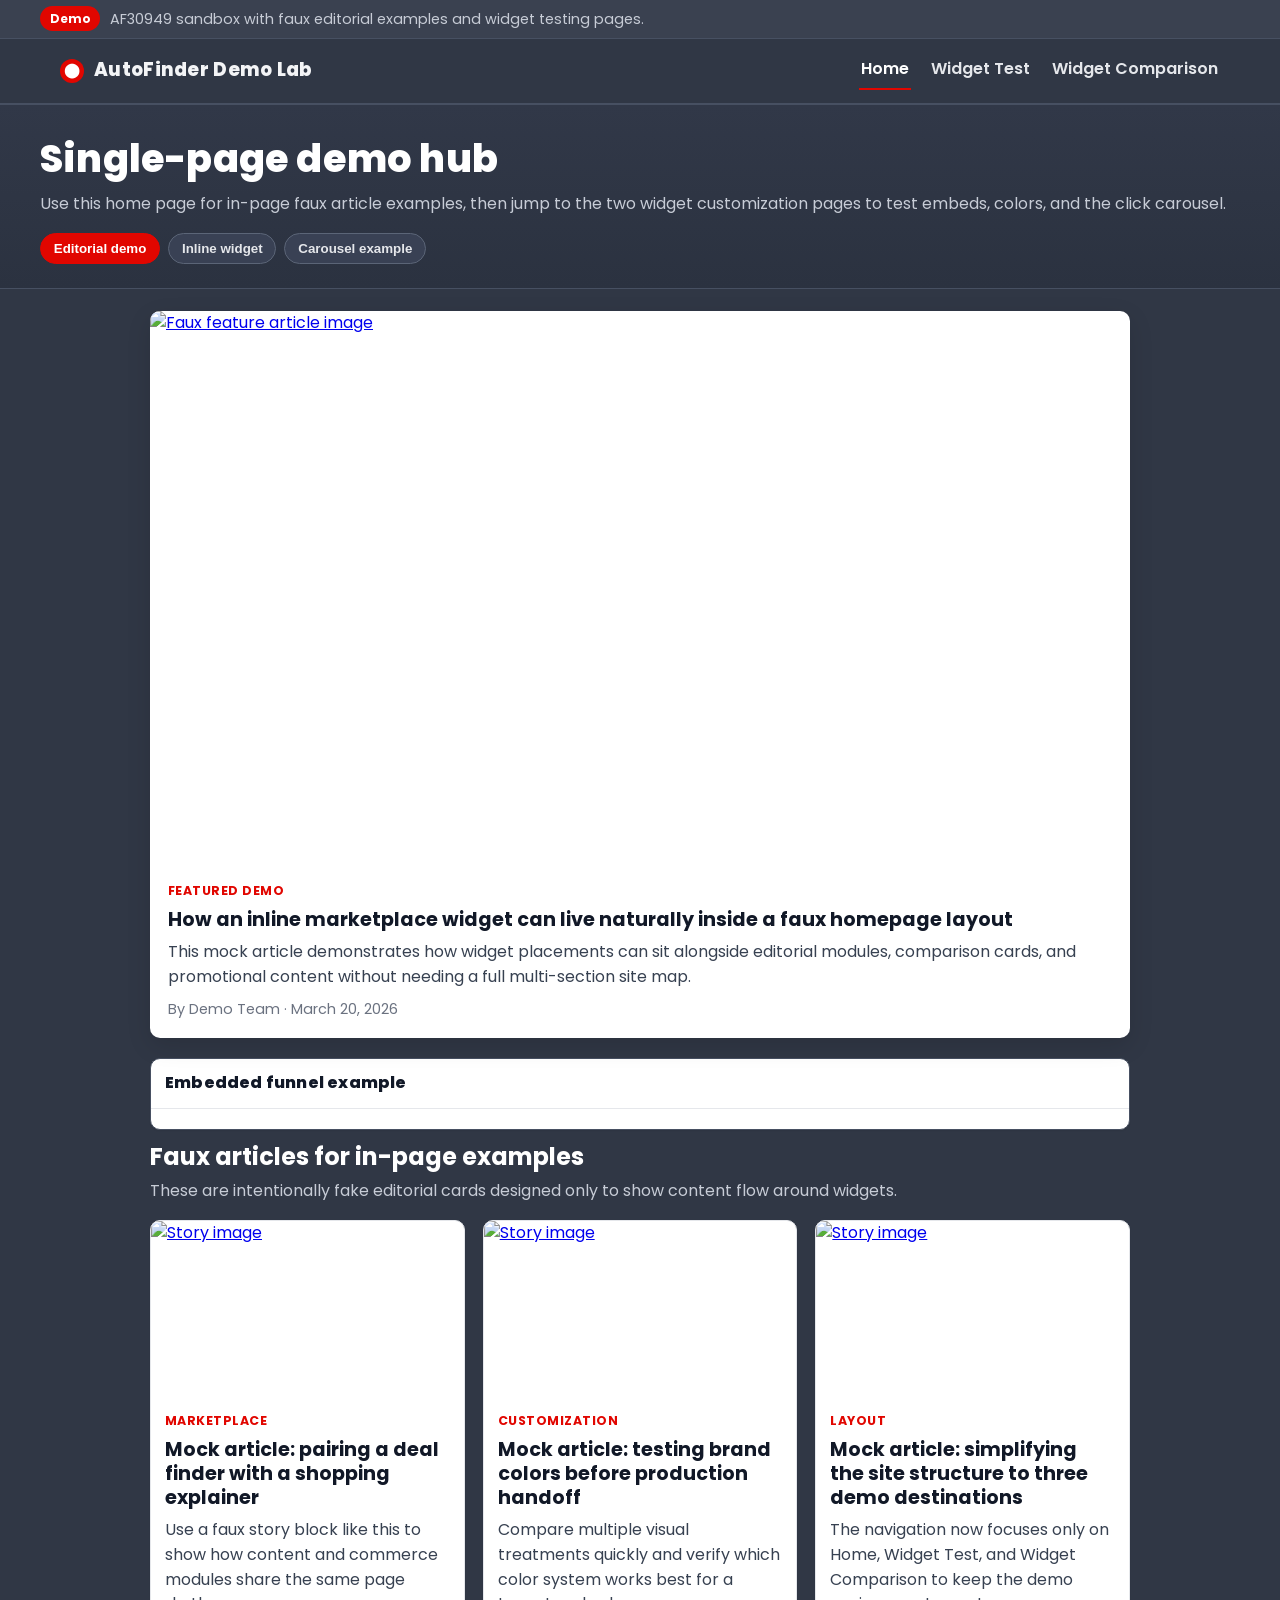
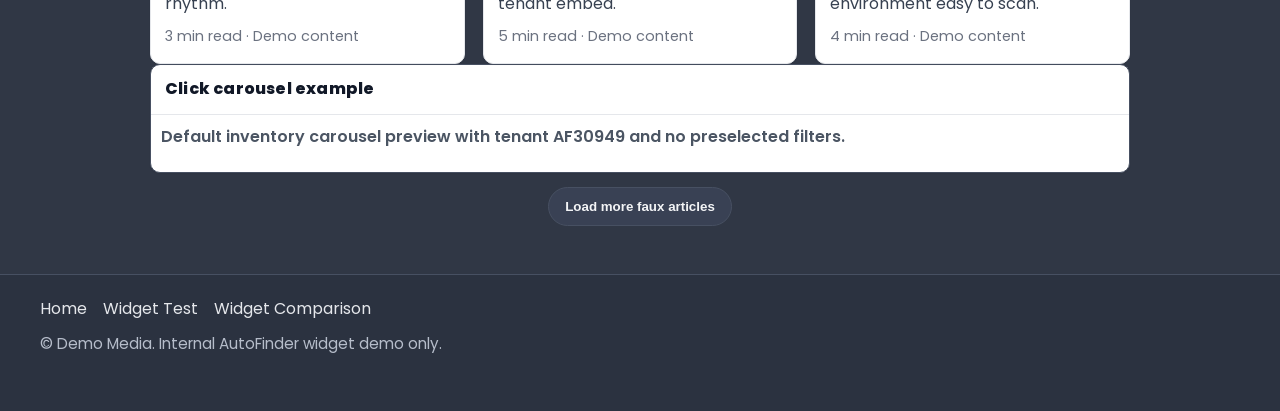
==== index.html @ 10cf110c "Update demo pages for AF30949 widgets" ====
<!DOCTYPE html>
<html lang="en">
<head>
  <meta charset="utf-8" />
  <meta name="viewport" content="width=device-width, initial-scale=1" />
  <meta name="robots" content="noindex,nofollow" />
  <title>AutoFinder Widget Demo Home</title>
  <meta name="description" content="Single home page with faux articles and embedded widget examples for AutoFinder demos." />
  <link href="https://fonts.googleapis.com/css2?family=Poppins:wght@400;600;700;800&display=swap" rel="stylesheet">
  <link rel="stylesheet" href="./styles.css" />
</head>
<body class="index">
  <div class="topbar">
    <div class="container topbar__inner">
      <span class="topbar__badge">Demo</span>
      <span class="topbar__msg">AF30949 sandbox with faux editorial examples and widget testing pages.</span>
    </div>
  </div>

  <header class="site-header" id="siteHeader">
    <div class="container header__inner">
      <a class="brand" href="./">
        <span class="brand__mark" aria-hidden="true">⬤</span>
        <span class="brand__text">AutoFinder Demo Lab</span>
      </a>
      <button class="menu-toggle" id="menuToggle" aria-expanded="false" aria-controls="siteNav" aria-label="Open menu">☰</button>
      <nav class="site-nav" id="siteNav" aria-label="Primary">
        <a href="./" class="is-active">Home</a>
        <a href="./widget.html">Widget Test</a>
        <a href="./quotes.html">Widget Comparison</a>
      </nav>
    </div>
  </header>

  <section class="hero">
    <div class="container hero__inner">
      <h1 class="hero__title">Single-page demo hub</h1>
      <p class="hero__dek">Use this home page for in-page faux article examples, then jump to the two widget customization pages to test embeds, colors, and the click carousel.</p>
      <div class="pill-nav" role="navigation" aria-label="Demo sections">
        <button class="pill is-active">Editorial demo</button>
        <button class="pill">Inline widget</button>
        <button class="pill">Carousel example</button>
      </div>
    </div>
  </section>

  <main class="container layout layout--single">
    <section class="main-col">
      <div class="featured featured--single">
        <article class="card card--featured">
          <a class="card__media" href="#">
            <img src="https://picsum.photos/seed/afhome1/1200/675" alt="Faux feature article image">
          </a>
          <div class="card__body">
            <a href="#" class="kicker">FEATURED DEMO</a>
            <h2 class="card__title"><a href="#">How an inline marketplace widget can live naturally inside a faux homepage layout</a></h2>
            <p class="card__excerpt">This mock article demonstrates how widget placements can sit alongside editorial modules, comparison cards, and promotional content without needing a full multi-section site map.</p>
            <div class="card__meta">By Demo Team · March 20, 2026</div>
          </div>
        </article>
      </div>

      <section class="widget-box home-callout">
        <h2 class="widget-box__title">Embedded funnel example</h2>
        <div class="widget-slot widget-slot--padded">
          <div class="dt-new-car-funnel" data-gid="0000-5200" data-tenant="AF30949" data-make="Chevrolet" data-model="Blazer" data-color-primary="#DE2828" data-font-primary="Poppins" data-font-secondary="Poppins"></div>
        </div>
      </section>

      <section class="home-section">
        <div class="section-heading">
          <h2>Faux articles for in-page examples</h2>
          <p>These are intentionally fake editorial cards designed only to show content flow around widgets.</p>
        </div>
        <div class="grid" id="grid">
          <article class="card">
            <a class="card__media" href="#"><img src="https://picsum.photos/seed/af2/640/360" alt="Story image"></a>
            <div class="card__body">
              <a href="#" class="kicker">MARKETPLACE</a>
              <h3 class="card__title"><a href="#">Mock article: pairing a deal finder with a shopping explainer</a></h3>
              <p class="card__excerpt">Use a faux story block like this to show how content and commerce modules share the same page rhythm.</p>
              <div class="card__meta">3 min read · Demo content</div>
            </div>
          </article>
          <article class="card">
            <a class="card__media" href="#"><img src="https://picsum.photos/seed/af3/640/360" alt="Story image"></a>
            <div class="card__body">
              <a href="#" class="kicker">CUSTOMIZATION</a>
              <h3 class="card__title"><a href="#">Mock article: testing brand colors before production handoff</a></h3>
              <p class="card__excerpt">Compare multiple visual treatments quickly and verify which color system works best for a tenant embed.</p>
              <div class="card__meta">5 min read · Demo content</div>
            </div>
          </article>
          <article class="card">
            <a class="card__media" href="#"><img src="https://picsum.photos/seed/af4/640/360" alt="Story image"></a>
            <div class="card__body">
              <a href="#" class="kicker">LAYOUT</a>
              <h3 class="card__title"><a href="#">Mock article: simplifying the site structure to three demo destinations</a></h3>
              <p class="card__excerpt">The navigation now focuses only on Home, Widget Test, and Widget Comparison to keep the demo environment easy to scan.</p>
              <div class="card__meta">4 min read · Demo content</div>
            </div>
          </article>
        </div>
      </section>

      <section class="widget-box home-callout">
        <h2 class="widget-box__title">Click carousel example</h2>
        <div class="widget-slot widget-slot--padded">
          <p class="widget-note">Default inventory carousel preview with tenant AF30949 and no preselected filters.</p>
          <div class="dt-inventory-carousel" data-gid="0000-5200" data-tenant="AF30949"></div>
        </div>
      </section>

      <div class="loadmore-wrap">
        <button class="btn" id="loadMore">Load more faux articles</button>
      </div>
    </section>
  </main>

  <footer class="site-footer">
    <div class="container footer__inner">
      <nav class="footer-nav" aria-label="Footer">
        <a href="./">Home</a><a href="./widget.html">Widget Test</a><a href="./quotes.html">Widget Comparison</a>
      </nav>
      <p class="copyright">© <span id="year"></span> Demo Media. Internal AutoFinder widget demo only.</p>
    </div>
  </footer>

  <script type="text/javascript" src="https://www.rydeshopper.com/app/shoppingtools/scripts/widget-inline.js"></script>
  <script src="./app.js"></script>
</body>
</html>
---- styles.css ----
/* ---- Base / tokens ---- */
:root{
  --brand: #e10600;
  --ink: #111827;
  --ink-on-dark: #f3f4f6;
  --muted: #c7ccd6;
  --bg: #303745;          /* Page background (requested) */
  --bg-weak: #3a4150;     /* Slightly lighter than bg */
  --panel: #ffffff;       /* Card/panel background */
  --border: #e5e7eb;

  --radius: 10px;
  --shadow-1: 0 1px 2px rgba(0,0,0,.06);
  --shadow-2: 0 8px 24px rgba(0,0,0,.12);

  --container: 1200px;
  --gutter: 20px;
}

*{ box-sizing: border-box; }
html,body{ height:100%; }
body{
  margin:0;
  /* Sofia Pro is licensed; we reference it so a licensed kit can supply it.
     Otherwise it falls back to system sans. */
  font-family: sofia-pro, -apple-system, BlinkMacSystemFont, "Segoe UI", Roboto, Inter, Helvetica, Arial, sans-serif;
  color: var(--ink-on-dark);
  background: var(--bg);
  line-height:1.55;
}

/* ---- Helpers ---- */
.container{
  width:min(100%, var(--container));
  padding-inline: var(--gutter);
  margin-inline:auto;
}
.kicker{
  display:inline-block;
  font-size:.78rem;
  letter-spacing:.04em;
  font-weight:700;
  color:var(--brand);
  text-transform:uppercase;
  text-decoration:none;
}
.btn{
  appearance:none;
  border:1px solid #475062;
  padding:.7rem 1rem;
  border-radius: 999px;
  font-weight:600;
  background:#394154;
  color: var(--ink-on-dark);
  cursor:pointer;
}
.btn:hover{ border-color:#5b6577; }

/* ---- Topbar ---- */
.topbar{
  background: var(--bg-weak);
  border-bottom:1px solid #475062;
  color: var(--ink-on-dark);
  font-size:.9rem;
}
.topbar__inner{ display:flex; gap:10px; align-items:center; padding:.4rem 0; }
.topbar__badge{
  background:var(--brand);
  color:#fff; font-weight:700; border-radius:999px; padding:.2rem .6rem; font-size:.75rem;
}
.topbar__msg{ color:var(--muted); }

/* ---- Header ---- */
.site-header{
  position:sticky; top:0; z-index:50;
  background: var(--bg);
  border-bottom:1px solid #475062;
  transition: box-shadow .2s ease;
}
.site-header.scrolled{ box-shadow: 0 4px 14px rgba(0,0,0,.25); }
.header__inner{
  display:flex; align-items:center; gap:16px; height:64px;
}
.brand{
  display:flex; align-items:center; gap:10px; text-decoration:none; color: var(--ink-on-dark);
}
.brand__mark{
  width:24px; height:24px; display:inline-grid; place-items:center; border-radius:50%;
  background:var(--brand); color:#fff; font-weight:700; font-size:.85rem;
}
.brand__text{
  font-weight:800; letter-spacing:.3px; color:var(--ink-on-dark); font-size:1.15rem;
}

/* ---- Nav ---- */
.site-nav{
  margin-left:auto; display:flex; gap:18px; align-items:center;
}
.site-nav a{
  text-decoration:none; color:#e5e7eb; font-weight:600; padding:6px 2px; border-bottom:2px solid transparent;
}
.site-nav a:hover{ border-bottom-color: #5b6577; }
.site-nav a.is-active{ color:#fff; border-bottom-color: var(--brand); }

.menu-toggle{
  display:none; margin-left:auto;
  background:none; border:none; font-size:1.5rem; line-height:1; cursor:pointer; color:#fff;
}

/* ---- Ad placeholders ---- */
.ad{
  margin: 18px auto; border:1px dashed #475062; border-radius: var(--radius);
  padding:6px; position: relative; background: var(--panel);
}
.ad__label{
  position:absolute; top:6px; left:6px; font-size:.7rem; color:#9aa3b2; background:#fff; padding:2px 6px; border-radius:999px; border:1px solid var(--border);
}
.ad__box{
  height: 180px; display:grid; place-items:center; color:#9aa3b2; font-weight:700;
}
/* requested: leaderboard background #121212 */
.ad--leaderboard{
  background:#121212;
  border-color:#1f2430;
}
.ad--leaderboard .ad__label{ background:#121212; color:#b8c0cc; border-color:#2a3040; }
.ad--leaderboard .ad__box{ color:#cbd5e1; }
.ad--leaderboard .ad__box::after{ content:""; }

/* ---- Hero ---- */
.hero{
  background: linear-gradient(180deg, #313848 0%, #2b3240 100%);
  border-top:1px solid #475062;
  border-bottom:1px solid #475062;
}
.hero__inner{ padding: 24px 0; }
.hero__title{
  margin: 0 0 4px; font-size: clamp(1.6rem, 3vw, 2.4rem);
  font-weight:800; letter-spacing:.2px; color:#fff;
}
.hero__dek{ margin:0; color:#c7ccd6; }
.pill-nav{ display:flex; gap:8px; margin-top:16px; flex-wrap:wrap; }
.pill{
  padding:.45rem .8rem; border:1px solid #5b6577; border-radius:999px; background:#394154; cursor:pointer; font-weight:700; color:#e5e7eb;
}
.pill.is-active{ background:var(--brand); color:#fff; border-color:var(--brand); }

/* ---- Layout ---- */
.layout{
  display:grid; grid-template-columns: 1fr; gap: 28px; padding: 22px 0 48px;
}
.layout--single{ max-width: 980px; margin-inline: auto; }
@media (min-width: 1024px){
  .layout{ grid-template-columns: minmax(0, 1fr) 340px; align-items:start; }
  .layout--single{ grid-template-columns: minmax(0, 1fr); }
}

/* ---- Featured ---- */
.featured{
  display:grid; grid-template-columns: 1fr; gap: 18px; margin-bottom: 20px;
}
@media (min-width: 900px){
  .featured{ grid-template-columns: 2fr 1fr; }
}
.featured__stack{ display:grid; gap:18px; }

/* ---- Cards ---- */
.card{
  background: var(--panel); border:1px solid var(--border); border-radius: var(--radius); overflow:hidden;
  box-shadow: var(--shadow-1);
  display:flex; flex-direction:column; color: var(--ink);
}
.card__media img{ width:100%; height:auto; display:block; aspect-ratio: 16/9; object-fit: cover; }
.card__body{ padding:14px 14px 16px; display:flex; flex-direction:column; gap:8px; }
.card__title{ margin:0; font-size: clamp(1rem, 2vw, 1.2rem); line-height:1.25; }
.card__title a{ color:inherit; text-decoration:none; }
.card__title a:hover{ text-decoration:underline; text-underline-offset:2px; }
.card__excerpt{ margin:0; color:#374151; }
.card__meta{ color:#6b7280; font-size:.9rem; }

.card--featured{ border:none; overflow:hidden; box-shadow: var(--shadow-2); }
.card--featured .card__media img{ aspect-ratio: 16/9; }
.card--featured .card__body{ padding:18px; }
.card--stacked .card__media img{ aspect-ratio: 4/3; }

/* ---- Grid of stories ---- */
.grid{ display:grid; grid-template-columns: 1fr; gap: 18px; }
@media (min-width: 720px){ .grid{ grid-template-columns: repeat(2, 1fr); } }
@media (min-width: 1100px){ .grid{ grid-template-columns: repeat(3, 1fr); } }

.loadmore-wrap{ display:flex; justify-content:center; margin-top: 14px; }

/* ---- Right rail ---- */
.rail{ display:flex; flex-direction:column; gap: 20px; }
.widget-box{
  border:1px solid #475062; border-radius: var(--radius);
  background: var(--panel); box-shadow: var(--shadow-1); color: var(--ink);
}
.widget-box__title{
  margin:0; padding:12px 14px; border-bottom:1px solid var(--border);
  font-size:1rem; font-weight:800; letter-spacing:.2px; color: var(--ink);
}
/* Give widgets full width; they manage their own internal padding */
.widget-slot{ padding: 0; }

/* Optional list box styles */
.list{ list-style:none; padding: 10px 14px 14px; margin:0; display:grid; gap:10px; }
.list a{ color:#111827; text-decoration:none; }
.list a:hover{ text-decoration:underline; }

/* ---- Micro widget previews ---- */
.micro-widget{
  /* Small rectangle container to show minimal real estate usage */
  width: 320px;           /* adjust as needed */
  min-height: 260px;      /* gives the widget room to render */
  background: #fff;
  border: 1px solid var(--border);
  border-radius: 10px;
  box-shadow: var(--shadow-1);
  padding: 8px;           /* light padding; widget provides its own UI inside */
  overflow: hidden;
}
.micro-widget--regular{
  width: 360px;           /* regular funnel might like a little more width */
  min-height: 320px;
}

/* ---- Footer ---- */
.site-footer{
  border-top:1px solid #475062; background:#2b3240; color: var(--ink-on-dark);
}
.footer__inner{ padding: 22px 0 40px; }
.footer-nav{ display:flex; flex-wrap:wrap; gap:16px; }
.footer-nav a{ text-decoration:none; color:#e5e7eb; }
.footer-nav a:hover{ text-decoration:underline; }
copyright, .copyright{ color:#b6bdca; margin-top:10px; font-size:.95rem; }

/* ---- Mobile nav ---- */
@media (max-width: 980px){
  .menu-toggle{ display:block; }
  .site-nav{
    position:fixed; inset:64px 0 0 0; background:#2b3240; transform: translateY(-10px); opacity:0; pointer-events:none;
    display:flex; flex-direction:column; gap:0; border-top:1px solid #475062;
  }
  .site-nav a{ padding:14px var(--gutter); border-bottom:1px solid #475062; }
  .site-nav.open{ transform:none; opacity:1; pointer-events:auto; }
}
/* === Mini previews: show the whole widget, uniformly scaled (no crop) === */
/* Outer card that defines the final small size and frames the preview */
/* Mini preview: tighter frame and auto width */
.mini-widget{
  background:#fff;
  border:1px solid var(--border);
  border-radius:12px;
  box-shadow:var(--shadow-1);
  padding:8px;                 /* smaller frame */
  margin:0 auto;
  display:inline-block;        /* shrink-wrap to scaled size */
}

.mini-scaler{
  --base-width:1024px;
  --scale:0.50;

  /* width/height will be set by JS based on the widget’s real size */
  width:auto;
  height:auto;
  position:relative;
}

.mini-scaler__content{
  width:var(--base-width);
  transform:scale(var(--scale));
  transform-origin:top left;
  position:absolute;
  top:0; left:0;
}

/* Safety: ensure no previous micro rules leak onto these */
.mini-scaler__content > .dt-new-car-funnel,
.mini-scaler__content > .dt-car-payment-calculator {
  width: auto !important;
  max-width: none !important;
  transform: none !important;
  position: static !important;
}
/* Widget demo containers (requested color) */
.demo-panel {
  background: #2d3442;            /* container background */
  border: 1px solid var(--border);
  border-radius: 12px;
  box-shadow: var(--shadow-1);
  padding: 12px;                  /* slight inner padding */
}

/* Control bar */
.controls {
  display: flex;
  flex-wrap: wrap;
  gap: 10px;
  align-items: center;
  margin: 16px 0;
}
.controls .group {
  display: flex; gap: 8px; align-items: center; background: #394154; border:1px solid #475062; border-radius: 999px; padding: 6px 8px;
}
.controls .label { font-weight: 700; font-size: .9rem; color: #e5e7eb; margin-right: 4px; }
.controls .btn {
  background: #2b3240; border: 1px solid #475062; color: #e5e7eb; padding: .45rem .7rem; border-radius: 999px; font-weight: 700; cursor: pointer;
}
.controls .btn.is-active { background: var(--brand); border-color: var(--brand); color: #fff; }
.controls .swatch {
  width: 22px; height: 22px; border-radius: 999px; border: 2px solid #fff3; cursor: pointer; display: inline-block;
}
.controls .swatch.is-active { outline: 2px solid #fff; outline-offset: 2px; }

/* Layout helpers for quotes.html */
.quotes-wrap { padding: 24px 0 48px; }
.quotes-grid { display: grid; gap: 20px; }
@media (min-width: 1024px) { .quotes-grid { grid-template-columns: 1fr 1fr; } }
.quotes-card { border-radius: 12px; overflow: hidden; }

/* Slight extra padding for widget boxes on index.html only */
.index .widget-box .widget-slot { padding: 10px; }
/* Copyable snippet box */
.codebox {
  margin-top: 12px;
  background: #1f2430;
  border: 1px solid #475062;
  border-radius: 10px;
  position: relative;
}
.codebox .bar {
  display: flex; justify-content: space-between; align-items: center;
  padding: 8px 10px; border-bottom: 1px solid #3a4150; color: #e5e7eb;
  font-weight: 700; font-size: .9rem;
}
.codebox .copy-btn {
  background: #2b3240; border: 1px solid #475062; color: #e5e7eb;
  border-radius: 8px; padding: .35rem .6rem; cursor: pointer; font-weight: 700;
}
.codebox pre {
  margin: 0; padding: 10px; overflow: auto; color: #f8fafc; font-size: .92rem;
  white-space: pre; tab-size: 2;
}
/* small inputs for custom hex entry */
.controls .hex-input {
  display:flex; gap:8px; align-items:center;
  background:#2b3240; border:1px solid #475062; border-radius:999px; padding:6px 8px;
}
.controls .hex-input input[type="text"]{
  background:transparent; border:none; color:#e5e7eb; width:110px; outline:none;
  font-weight:700; letter-spacing:.5px;
}
.controls .hex-input .btn{ padding:.4rem .7rem; }
/* Site shell font (widgets can still declare sofia-pro in their data-attrs) */
:root { --shell-font: "Poppins", -apple-system, BlinkMacSystemFont, "Segoe UI", Roboto, Helvetica, Arial, sans-serif; }
html, body { font-family: var(--shell-font); }


.home-section{ display:grid; gap:16px; }
.featured--single{ grid-template-columns:1fr; }
.section-heading h2{ margin:0; font-size:1.5rem; color:#fff; }
.section-heading p{ margin:4px 0 0; color:#c7ccd6; }
.home-callout{ margin-bottom: 8px; }
.widget-slot--padded{ padding:14px; }
.widget-note{ margin:0 0 12px; color:#4b5563; font-weight:600; }
.controls .hex-input input[type="color"]{ width:36px; height:36px; padding:0; border:none; background:transparent; cursor:pointer; }
.controls .hex-input input[type="color"]::-webkit-color-swatch-wrapper{ padding:0; }
.controls .hex-input input[type="color"]::-webkit-color-swatch{ border:none; border-radius:999px; }
.controls .hex-input input[type="color"]::-moz-color-swatch{ border:none; border-radius:999px; }
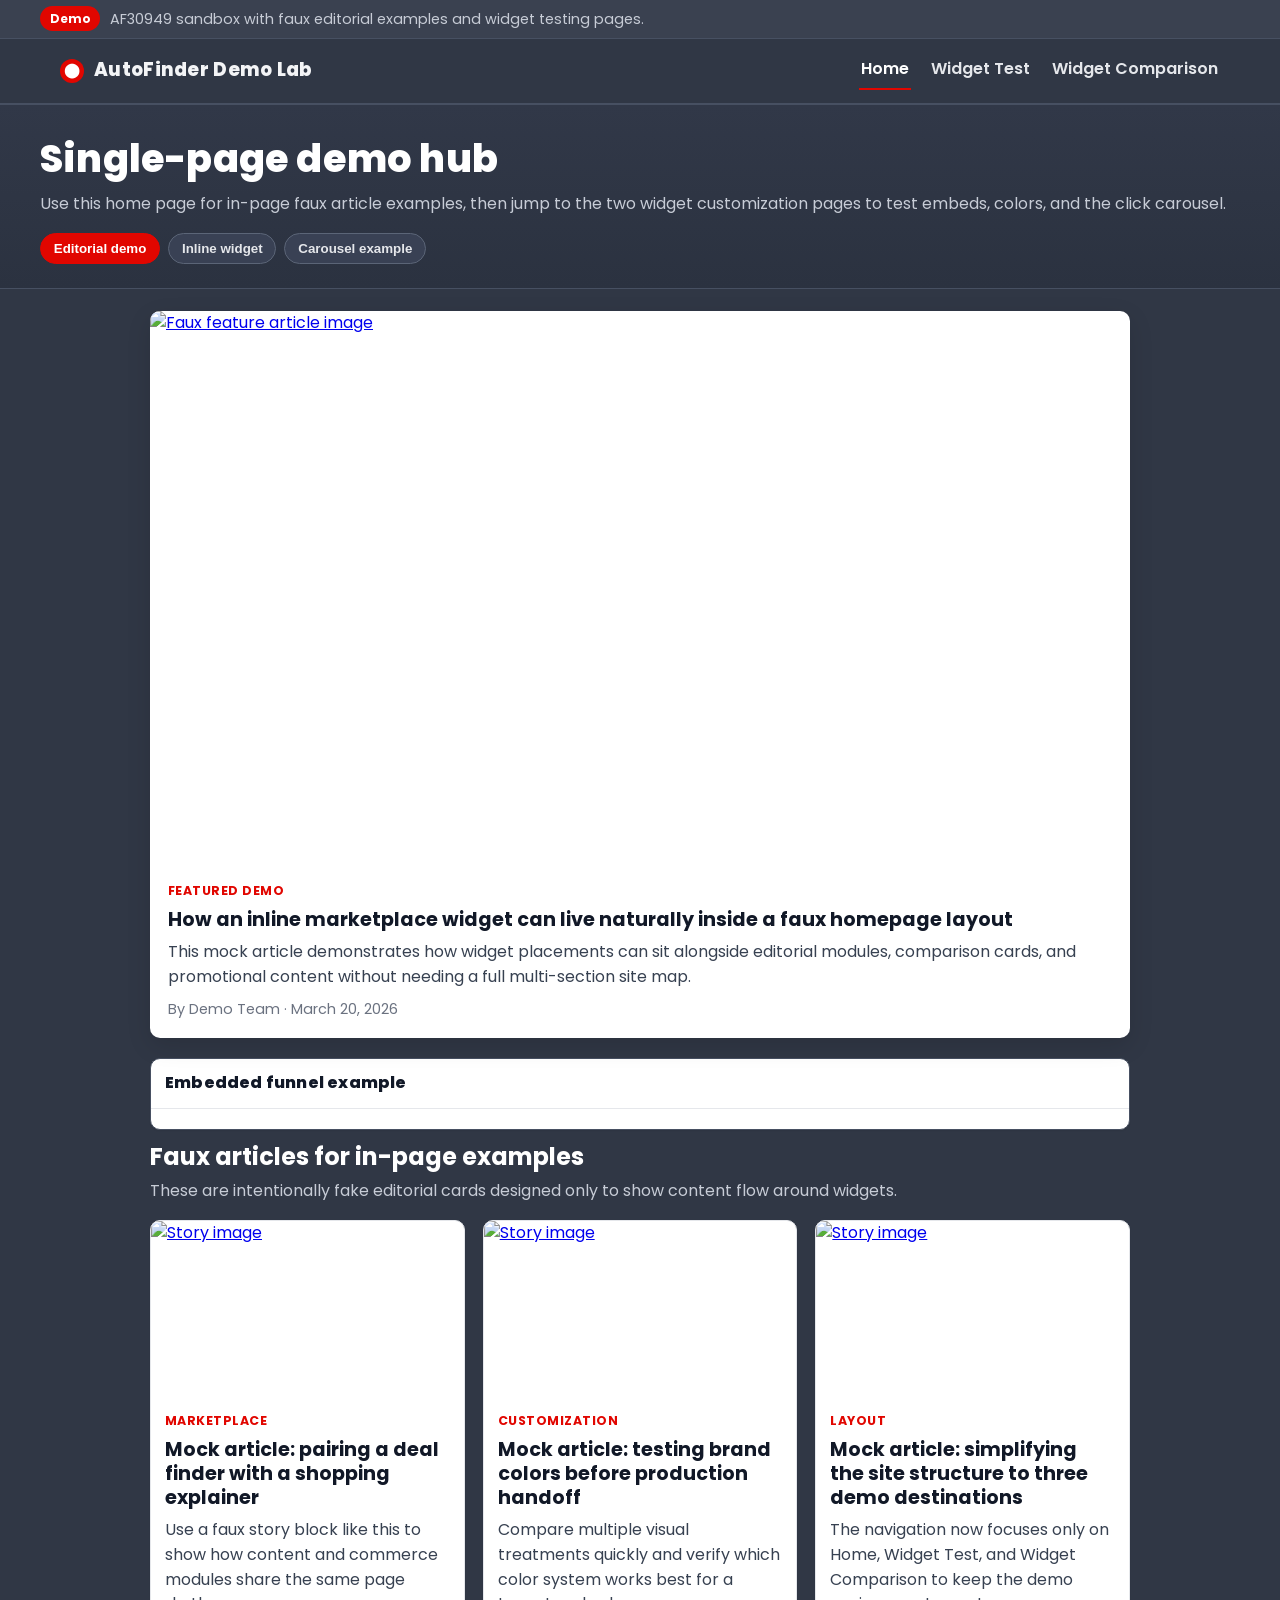
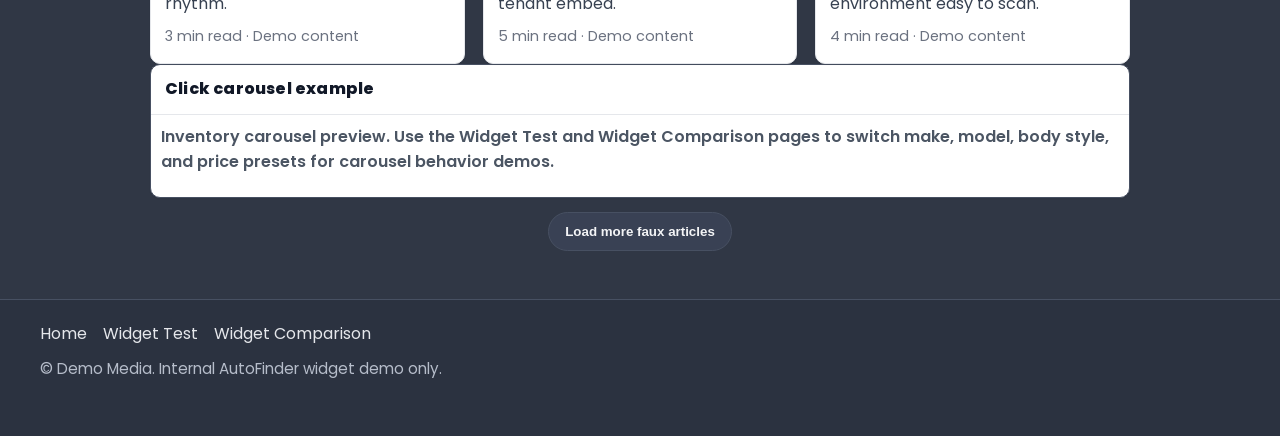
==== commit 07481cc6: "Add carousel behavior filters to demo pages" ====
--- a/index.html
+++ b/index.html
@@ -106,7 +106,7 @@
       <section class="widget-box home-callout">
         <h2 class="widget-box__title">Click carousel example</h2>
         <div class="widget-slot widget-slot--padded">
-          <p class="widget-note">Default inventory carousel preview with tenant AF30949 and no preselected filters.</p>
+          <p class="widget-note">Inventory carousel preview. Use the Widget Test and Widget Comparison pages to switch make, model, body style, and price presets for carousel behavior demos.</p>
           <div class="dt-inventory-carousel" data-gid="0000-5200" data-tenant="AF30949"></div>
         </div>
       </section>
--- a/styles.css
+++ b/styles.css
@@ -369,3 +369,41 @@
 .controls .hex-input input[type="color"]::-webkit-color-swatch-wrapper{ padding:0; }
 .controls .hex-input input[type="color"]::-webkit-color-swatch{ border:none; border-radius:999px; }
 .controls .hex-input input[type="color"]::-moz-color-swatch{ border:none; border-radius:999px; }
+
+
+.controls .group.filter-group{
+  display:flex;
+  flex-wrap:wrap;
+  align-items:end;
+  gap:12px;
+}
+
+.filter-group label{
+  display:grid;
+  gap:6px;
+  min-width:140px;
+  color:var(--ink);
+  font-size:.92rem;
+  font-weight:600;
+}
+
+.filter-group select{
+  appearance:none;
+  border:1px solid var(--border);
+  border-radius:10px;
+  background:#fff;
+  color:var(--ink);
+  padding:.72rem .85rem;
+  font:inherit;
+}
+
+.demo-helper{
+  margin:14px 14px 0;
+  padding:10px 12px;
+  border-radius:10px;
+  background:#fff5f5;
+  border:1px solid #fecaca;
+  color:#991b1b;
+  font-size:.92rem;
+  font-weight:600;
+}
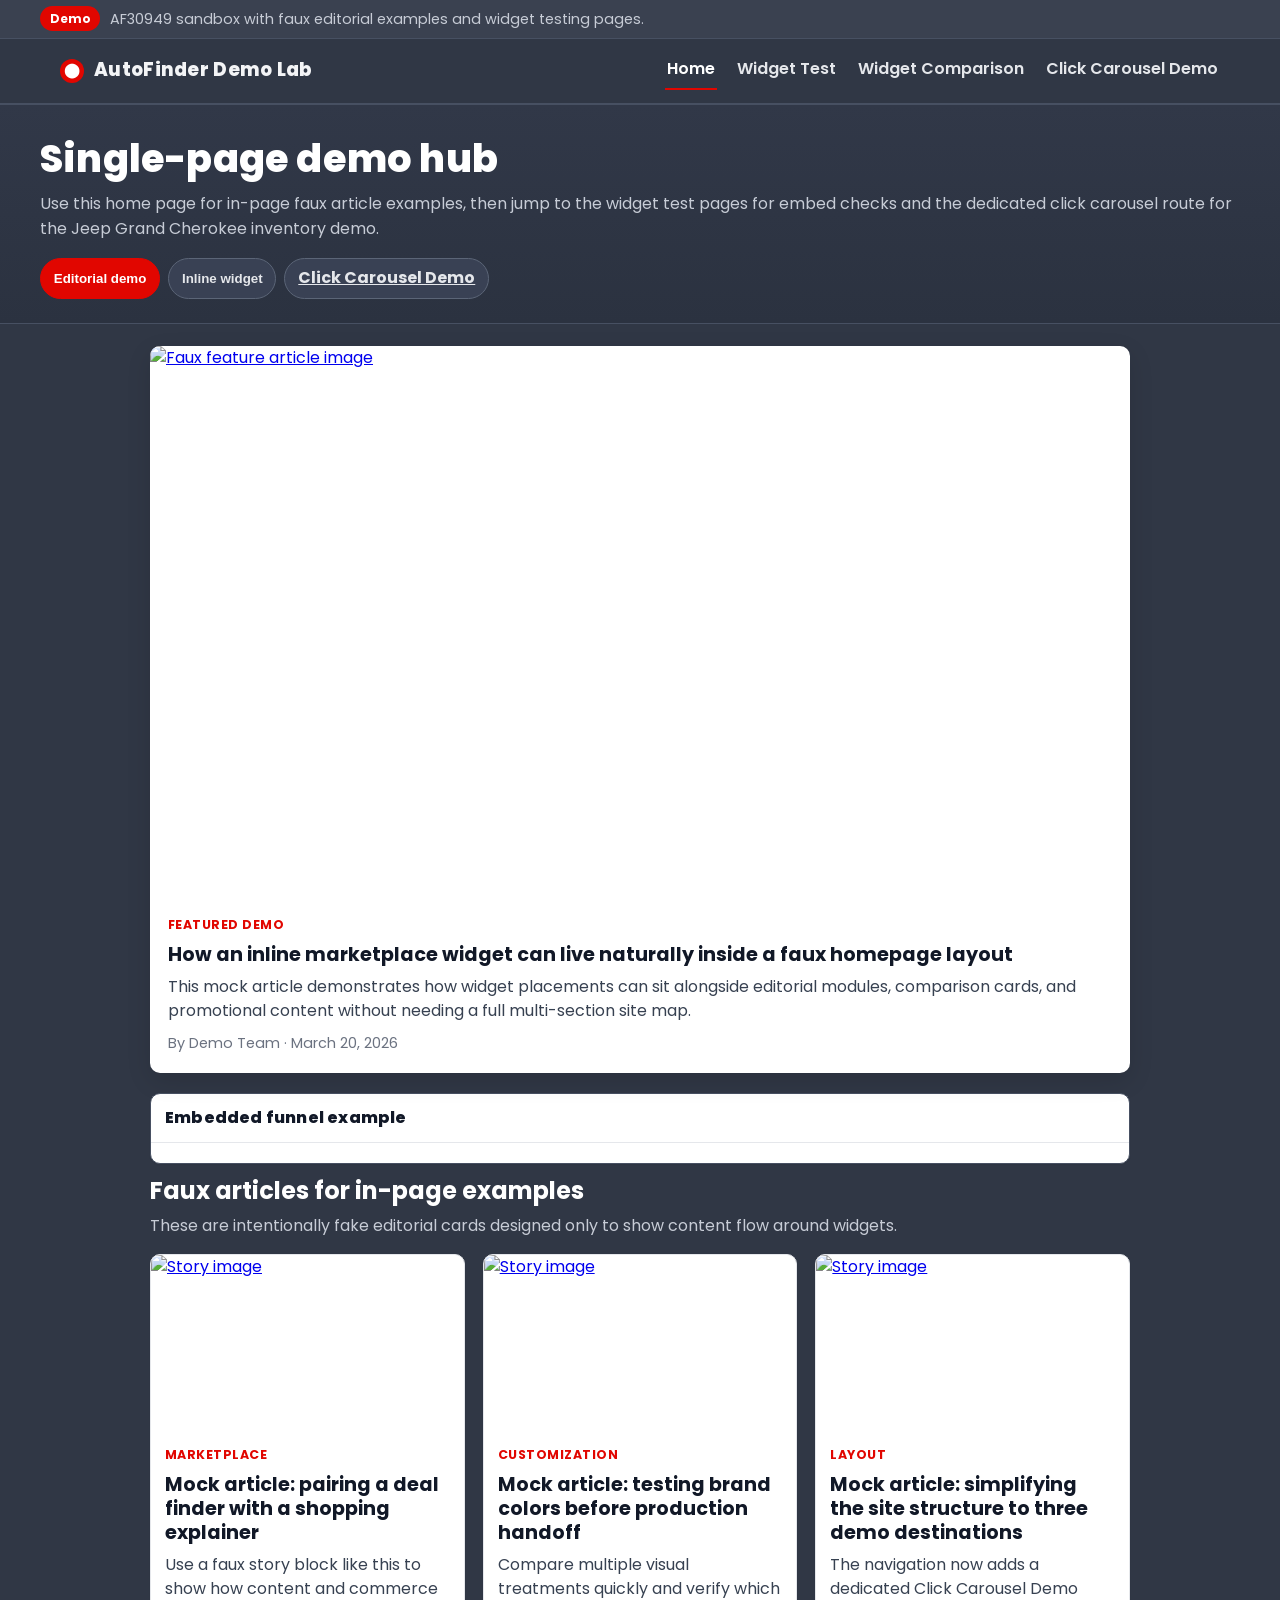
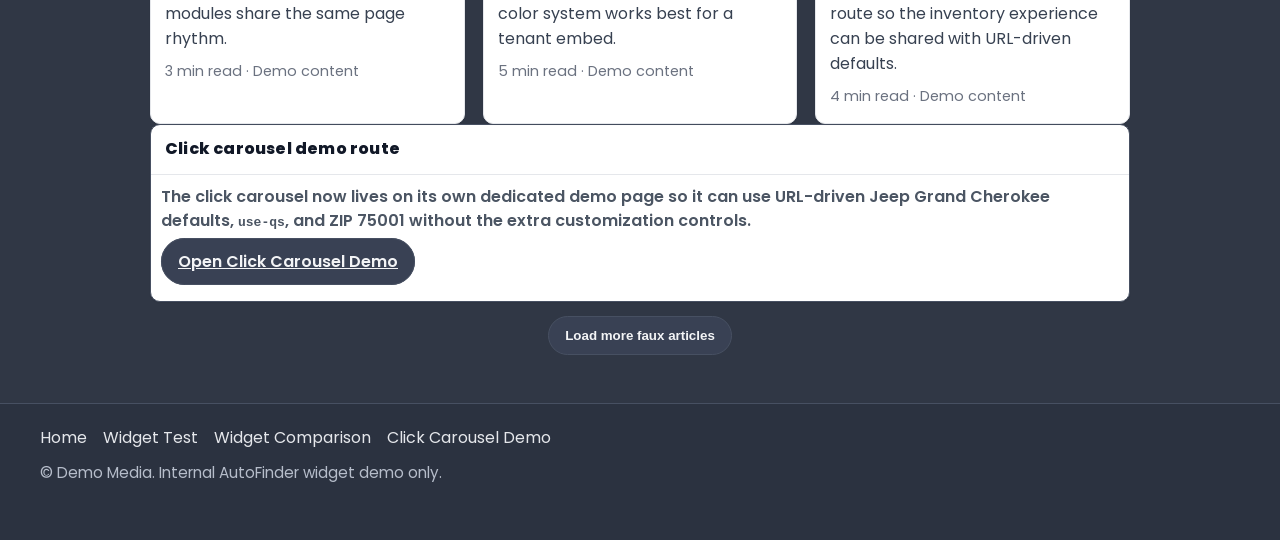
==== commit 05cee436: "Add dedicated click carousel demo page" ====
--- a/index.html
+++ b/index.html
@@ -28,6 +28,7 @@
         <a href="./" class="is-active">Home</a>
         <a href="./widget.html">Widget Test</a>
         <a href="./quotes.html">Widget Comparison</a>
+        <a href="./click-carousel-demo.html?make=Jeep&model=Grand%20Cherokee&zip=75001">Click Carousel Demo</a>
       </nav>
     </div>
   </header>
@@ -35,11 +36,11 @@
   <section class="hero">
     <div class="container hero__inner">
       <h1 class="hero__title">Single-page demo hub</h1>
-      <p class="hero__dek">Use this home page for in-page faux article examples, then jump to the two widget customization pages to test embeds, colors, and the click carousel.</p>
+      <p class="hero__dek">Use this home page for in-page faux article examples, then jump to the widget test pages for embed checks and the dedicated click carousel route for the Jeep Grand Cherokee inventory demo.</p>
       <div class="pill-nav" role="navigation" aria-label="Demo sections">
         <button class="pill is-active">Editorial demo</button>
         <button class="pill">Inline widget</button>
-        <button class="pill">Carousel example</button>
+        <a class="pill" href="./click-carousel-demo.html?make=Jeep&model=Grand%20Cherokee&zip=75001">Click Carousel Demo</a>
       </div>
     </div>
   </section>
@@ -96,7 +97,7 @@
             <div class="card__body">
               <a href="#" class="kicker">LAYOUT</a>
               <h3 class="card__title"><a href="#">Mock article: simplifying the site structure to three demo destinations</a></h3>
-              <p class="card__excerpt">The navigation now focuses only on Home, Widget Test, and Widget Comparison to keep the demo environment easy to scan.</p>
+              <p class="card__excerpt">The navigation now adds a dedicated Click Carousel Demo route so the inventory experience can be shared with URL-driven defaults.</p>
               <div class="card__meta">4 min read · Demo content</div>
             </div>
           </article>
@@ -104,10 +105,10 @@
       </section>
 
       <section class="widget-box home-callout">
-        <h2 class="widget-box__title">Click carousel example</h2>
+        <h2 class="widget-box__title">Click carousel demo route</h2>
         <div class="widget-slot widget-slot--padded">
-          <p class="widget-note">Inventory carousel preview. Use the Widget Test and Widget Comparison pages to switch make, model, body style, and price presets for carousel behavior demos.</p>
-          <div class="dt-inventory-carousel" data-gid="0000-5200" data-tenant="AF30949"></div>
+          <p class="widget-note">The click carousel now lives on its own dedicated demo page so it can use URL-driven Jeep Grand Cherokee defaults, <code>use-qs</code>, and ZIP 75001 without the extra customization controls.</p>
+          <p><a class="btn" href="./click-carousel-demo.html?make=Jeep&model=Grand%20Cherokee&zip=75001">Open Click Carousel Demo</a></p>
         </div>
       </section>
 
@@ -120,7 +121,7 @@
   <footer class="site-footer">
     <div class="container footer__inner">
       <nav class="footer-nav" aria-label="Footer">
-        <a href="./">Home</a><a href="./widget.html">Widget Test</a><a href="./quotes.html">Widget Comparison</a>
+        <a href="./">Home</a><a href="./widget.html">Widget Test</a><a href="./quotes.html">Widget Comparison</a><a href="./click-carousel-demo.html?make=Jeep&model=Grand%20Cherokee&zip=75001">Click Carousel Demo</a>
       </nav>
       <p class="copyright">© <span id="year"></span> Demo Media. Internal AutoFinder widget demo only.</p>
     </div>
--- a/styles.css
+++ b/styles.css
@@ -407,3 +407,12 @@
   font-size:.92rem;
   font-weight:600;
 }
+
+
+.carousel-demo-page{ display:grid; gap:16px; }
+.carousel-demo-copy{ display:grid; gap:14px; }
+.carousel-demo-copy p{ margin:0; }
+.demo-bullets{ margin:0; padding-left:1.2rem; color:#374151; }
+.demo-chip-row{ display:flex; flex-wrap:wrap; gap:10px; }
+.demo-chip-row .pill{ text-decoration:none; }
+.carousel-demo-panel{ padding-bottom:18px; }
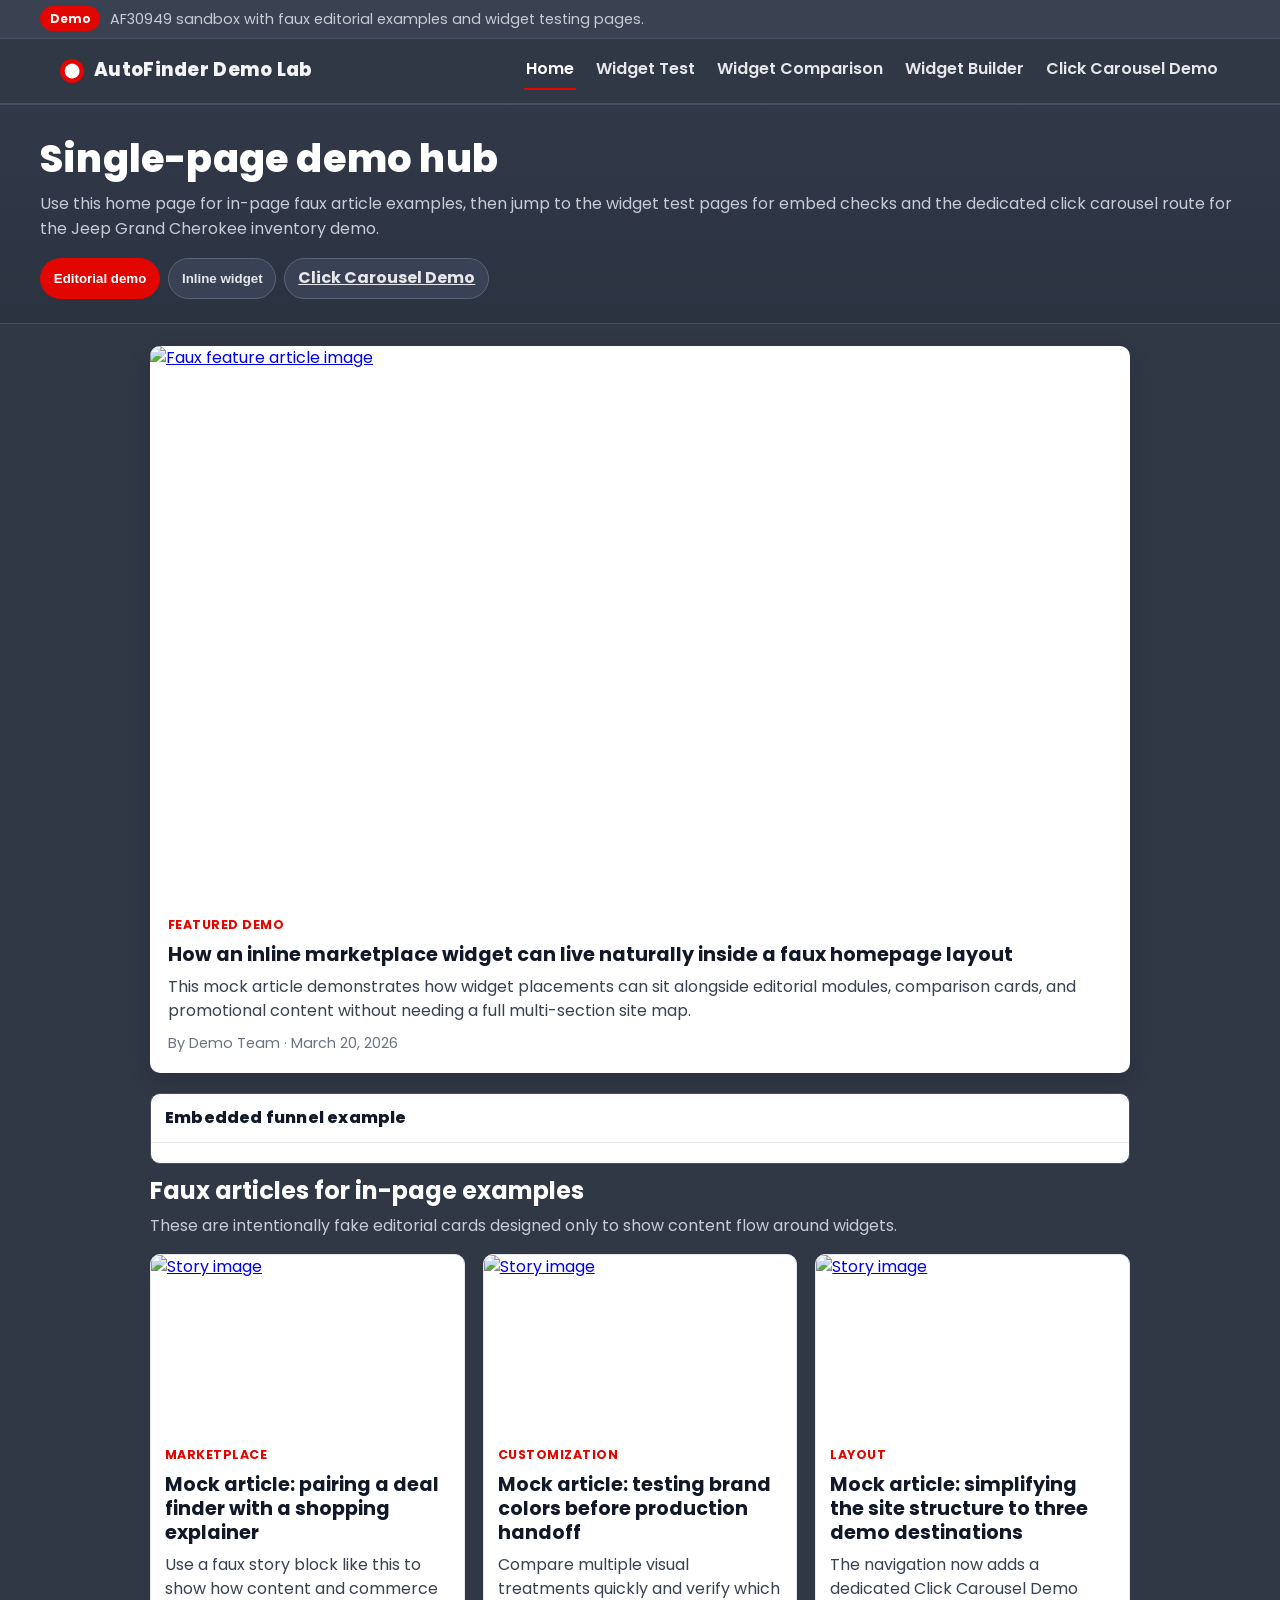
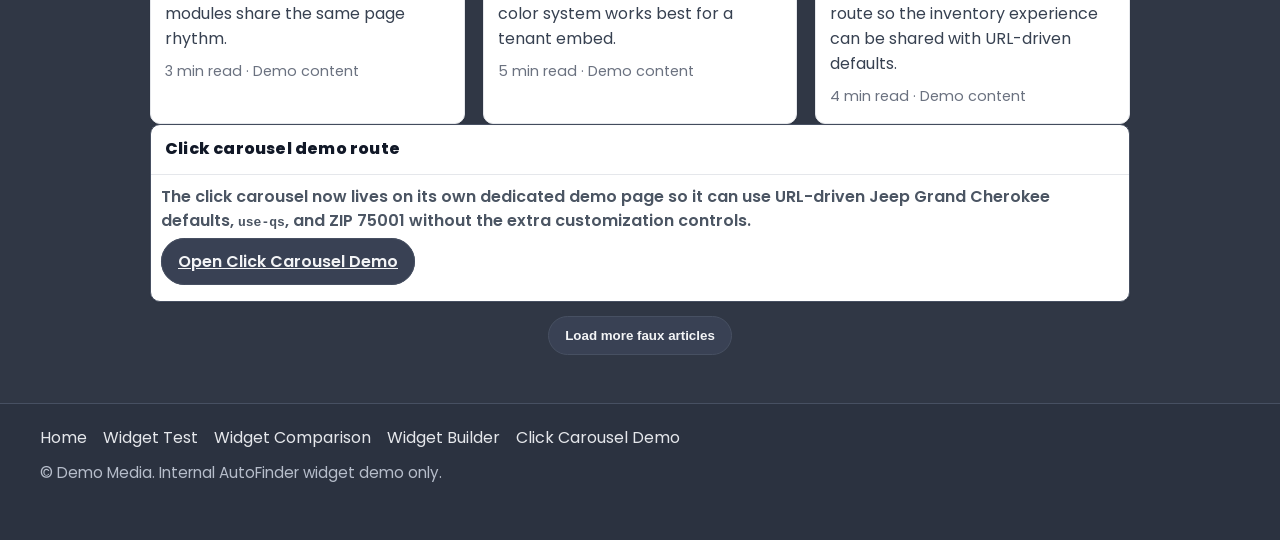
==== commit d5c9c44d: "Add reusable embed snippets and widget builder" ====
--- a/index.html
+++ b/index.html
@@ -28,6 +28,7 @@
         <a href="./" class="is-active">Home</a>
         <a href="./widget.html">Widget Test</a>
         <a href="./quotes.html">Widget Comparison</a>
+        <a href="./builder.html">Widget Builder</a>
         <a href="./click-carousel-demo.html?make=Jeep&model=Grand%20Cherokee&zip=75001">Click Carousel Demo</a>
       </nav>
     </div>
@@ -121,7 +122,7 @@
   <footer class="site-footer">
     <div class="container footer__inner">
       <nav class="footer-nav" aria-label="Footer">
-        <a href="./">Home</a><a href="./widget.html">Widget Test</a><a href="./quotes.html">Widget Comparison</a><a href="./click-carousel-demo.html?make=Jeep&model=Grand%20Cherokee&zip=75001">Click Carousel Demo</a>
+        <a href="./">Home</a><a href="./widget.html">Widget Test</a><a href="./quotes.html">Widget Comparison</a><a href="./builder.html">Widget Builder</a><a href="./click-carousel-demo.html?make=Jeep&model=Grand%20Cherokee&zip=75001">Click Carousel Demo</a>
       </nav>
       <p class="copyright">© <span id="year"></span> Demo Media. Internal AutoFinder widget demo only.</p>
     </div>
--- a/styles.css
+++ b/styles.css
@@ -416,3 +416,28 @@
 .demo-chip-row{ display:flex; flex-wrap:wrap; gap:10px; }
 .demo-chip-row .pill{ text-decoration:none; }
 .carousel-demo-panel{ padding-bottom:18px; }
+
+
+.widget-slot--padded{ padding: 14px; }
+.codebox--secondary{ margin-top:12px; }
+.builder-page{ padding: 24px 0 48px; display:grid; gap:20px; }
+.builder-grid{ display:grid; gap:20px; align-items:start; }
+@media (min-width: 1100px){ .builder-grid{ grid-template-columns: minmax(0, 1.15fr) minmax(360px, .85fr); } }
+.builder-form{ display:grid; gap:16px; }
+.builder-section{ background:#1f2430; border:1px solid #475062; border-radius:12px; padding:16px; }
+.builder-section h2{ margin:0 0 12px; font-size:1rem; }
+.builder-fields{ display:grid; gap:12px; }
+.builder-fields.two-col{ grid-template-columns: repeat(auto-fit, minmax(220px, 1fr)); }
+.builder-fields.three-col{ grid-template-columns: repeat(auto-fit, minmax(180px, 1fr)); }
+.builder-fields label{ display:grid; gap:6px; color:#e5e7eb; font-weight:600; }
+.builder-fields label span{ font-size:.9rem; }
+.builder-fields input[type="text"], .builder-fields input[type="number"], .builder-fields select{ width:100%; background:#2b3240; border:1px solid #475062; border-radius:10px; color:#f8fafc; padding:.72rem .85rem; font:inherit; }
+.builder-fields input:disabled, .builder-fields select:disabled{ opacity:.45; cursor:not-allowed; }
+.builder-fields label.is-disabled{ opacity:.55; }
+.checkbox-field{ grid-template-columns:auto 1fr; align-items:center; background:#2b3240; border:1px solid #475062; border-radius:10px; padding:.72rem .85rem; }
+.checkbox-field input{ width:18px; height:18px; }
+.builder-color{ display:grid; grid-template-columns:56px 1fr; gap:10px; }
+.builder-color input[type="color"]{ inline-size:56px; block-size:46px; padding:4px; border-radius:10px; border:1px solid #475062; background:#2b3240; }
+.builder-preview-wrap{ display:grid; gap:12px; position:sticky; top:88px; }
+.builder-preview-card{ min-height:280px; }
+.builder-intro__body p{ margin:0; }
